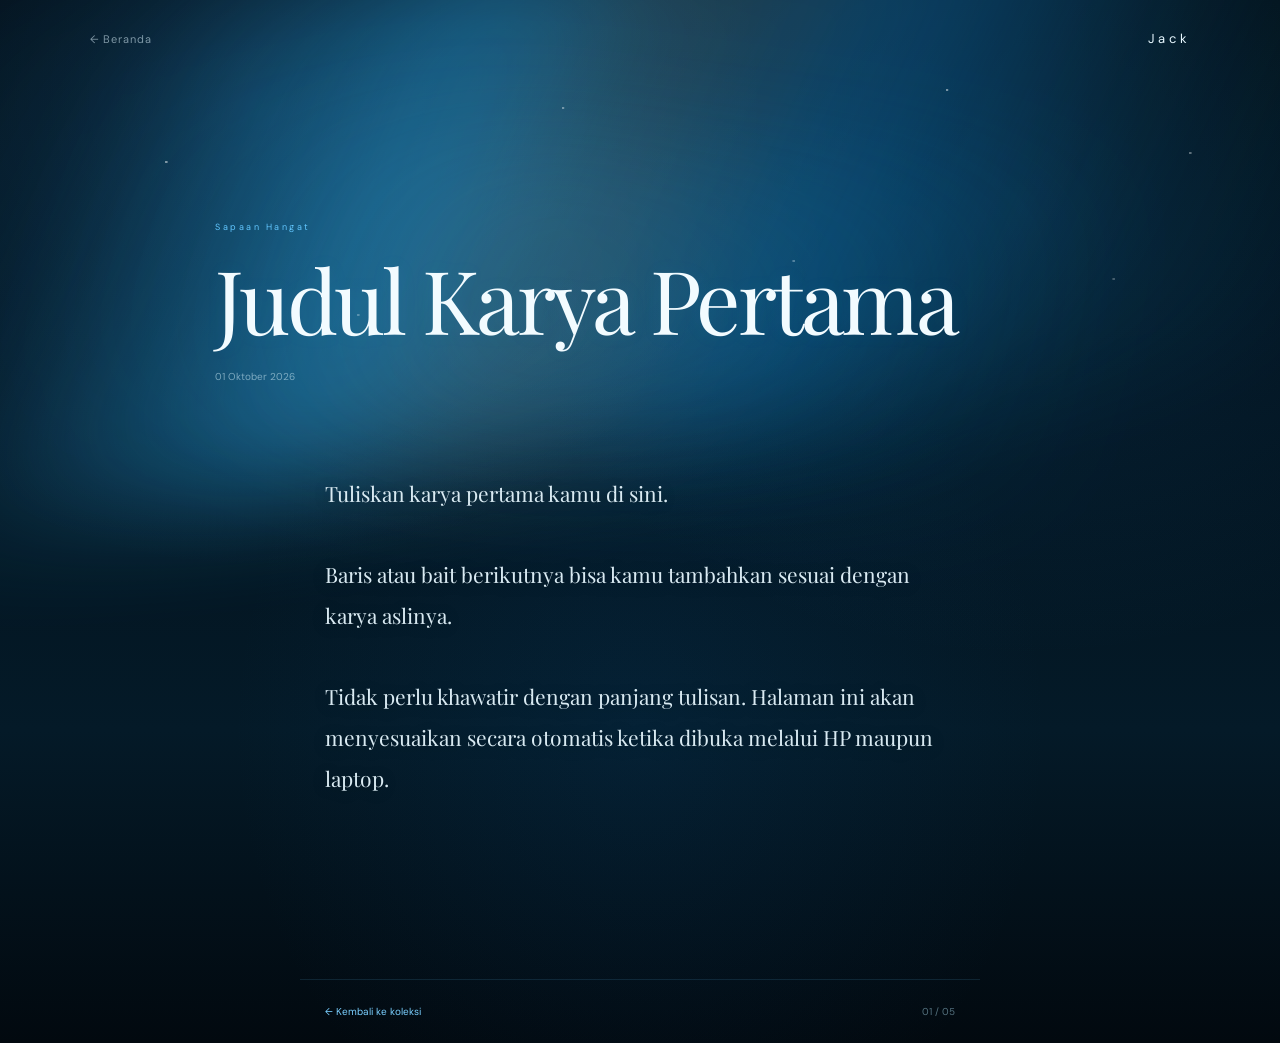
==== karya-1.html @ bff58c05 "Add files via upload" ====
<!DOCTYPE html>
<html lang="id">
<head>
    <meta charset="UTF-8">
    <meta name="viewport" content="width=device-width, initial-scale=1.0">

    <title>Pertama — Jack</title>

    <link rel="stylesheet" href="karya-1.css">

    <link rel="preconnect" href="https://fonts.googleapis.com">
    <link rel="preconnect" href="https://fonts.gstatic.com" crossorigin>

    <link href="https://fonts.googleapis.com/css2?family=DM+Sans:wght@400;500&family=Playfair+Display:ital,wght@400;500&display=swap" rel="stylesheet">
</head>

<body>

    <main class="karya-page">
        <div class="stars"></div>

        <!-- NAVIGASI -->
        <header class="topbar">

            <a href="index.html" class="back">
                ← Beranda
            </a>

            <div class="logo">
                Jack
            </div>

        </header>


        <!-- JUDUL KARYA -->
        <section class="karya-header">

            <p class="jenis">
                Sapaan Hangat
            </p>

            <h1>
                Judul Karya Pertama
            </h1>

            <p class="tanggal">
                01 Oktober 2026
            </p>

        </section>


        <!-- ISI KARYA -->
        <article class="isi-karya">

            <p>
                Tuliskan karya pertama kamu di sini.
            </p>

            <p>
                Baris atau bait berikutnya bisa kamu
                tambahkan sesuai dengan karya aslinya.
            </p>

            <p>
                Tidak perlu khawatir dengan panjang tulisan.
                Halaman ini akan menyesuaikan secara otomatis
                ketika dibuka melalui HP maupun laptop.
            </p>

        </article>


        <!-- NAVIGASI BAWAH -->
        <footer class="karya-footer">

            <a href="index.html">
                ← Kembali ke koleksi
            </a>

            <span>
                01 / 05
            </span>

        </footer>

    </main>

</body>
</html>
---- karya-1.css ----
* {
    margin: 0;
    padding: 0;
    box-sizing: border-box;
}

html {
    scroll-behavior: smooth;
}

body {
    background: #020b12;
    color: #eaf7ff;
    font-family: "DM Sans", sans-serif;
    overflow-x: hidden;
}


/* =========================
   BACKGROUND
========================= */

.karya-page {
    position: relative;
    min-height: 100vh;
    overflow: hidden;

    background:
        radial-gradient(
            ellipse at 20% 10%,
            rgba(42, 166, 255, 0.18),
            transparent 35%
        ),
        radial-gradient(
            ellipse at 80% 20%,
            rgba(20, 116, 190, 0.16),
            transparent 38%
        ),
        radial-gradient(
            ellipse at 50% 70%,
            rgba(10, 82, 140, 0.14),
            transparent 45%
        ),
        linear-gradient(
            180deg,
            #02080d 0%,
            #03131e 40%,
            #041a28 70%,
            #02090f 100%
        );
}


/* =========================
   AURORA BIRU
========================= */

.karya-page::before {
    content: "";

    position: fixed;

    width: 140%;
    height: 520px;

    top: -80px;
    left: -20%;

    background:
        linear-gradient(
            115deg,
            transparent 5%,
            rgba(48, 173, 255, 0.05) 20%,
            rgba(45, 184, 255, 0.50) 38%,
            rgba(126, 218, 255, 0.28) 48%,
            rgba(18, 139, 218, 0.42) 60%,
            rgba(35, 190, 255, 0.08) 75%,
            transparent 90%
        );

    filter: blur(55px);

    transform:
        rotate(-8deg)
        skewX(-10deg);

    opacity: .9;

    animation: auroraMove 10s ease-in-out infinite alternate;

    pointer-events: none;
}


/* lapisan aurora kedua */

.karya-page::after {
    content: "";

    position: fixed;

    width: 120%;
    height: 330px;

    top: 140px;
    left: -10%;

    background:
        linear-gradient(
            100deg,
            transparent 10%,
            rgba(27, 151, 220, .05) 25%,
            rgba(98, 211, 255, .22) 42%,
            rgba(13, 157, 224, .18) 60%,
            transparent 80%
        );

    filter: blur(65px);

    transform: rotate(5deg);

    opacity: .65;

    animation: auroraMove2 13s ease-in-out infinite alternate;

    pointer-events: none;
}


/* =========================
   AURORA ANIMATION
========================= */

@keyframes auroraMove {

    0% {
        transform:
            translateX(-3%)
            translateY(0)
            rotate(-8deg)
            skewX(-10deg);

        opacity: .65;
    }

    100% {
        transform:
            translateX(5%)
            translateY(40px)
            rotate(-4deg)
            skewX(-5deg);

        opacity: 1;
    }
}


@keyframes auroraMove2 {

    0% {
        transform:
            translateX(5%)
            translateY(0)
            rotate(5deg);
    }

    100% {
        transform:
            translateX(-5%)
            translateY(-25px)
            rotate(2deg);
    }
}


/* =========================
   STAR FIELD
========================= */

.stars {
    position: fixed;
    inset: 0;

    pointer-events: none;

    background-image:

        radial-gradient(
            circle at 13% 18%,
            rgba(255,255,255,.75) 0 1px,
            transparent 1.5px
        ),

        radial-gradient(
            circle at 28% 35%,
            rgba(255,255,255,.45) 0 1px,
            transparent 1.5px
        ),

        radial-gradient(
            circle at 44% 12%,
            rgba(255,255,255,.60) 0 1px,
            transparent 1.5px
        ),

        radial-gradient(
            circle at 62% 29%,
            rgba(255,255,255,.50) 0 1px,
            transparent 1.5px
        ),

        radial-gradient(
            circle at 74% 10%,
            rgba(255,255,255,.70) 0 1px,
            transparent 1.5px
        ),

        radial-gradient(
            circle at 87% 31%,
            rgba(255,255,255,.40) 0 1px,
            transparent 1.5px
        ),

        radial-gradient(
            circle at 93% 17%,
            rgba(255,255,255,.55) 0 1px,
            transparent 1.5px
        );

    opacity: .65;
}


/* =========================
   CONTENT LAYER
========================= */

.topbar,
.karya-header,
.isi-karya,
.karya-footer {
    position: relative;
    z-index: 2;
}


/* =========================
   TOPBAR
========================= */

.topbar {
    display: flex;
    justify-content: space-between;
    align-items: center;

    padding: 30px clamp(25px, 7vw, 90px);
}


.back {
    color: #dff5ff;

    text-decoration: none;

    font-size: 11px;

    letter-spacing: .08em;

    opacity: .55;

    transition: all .25s ease;
}


.back:hover {
    opacity: 1;
    color: #69cfff;
}


.logo {
    font-size: 13px;

    letter-spacing: .28em;

    color: #e8f8ff;
}


/* =========================
   HEADER
========================= */

.karya-header {
    max-width: 900px;

    margin: 0 auto;

    padding:
        clamp(110px, 16vh, 180px)
        25px
        90px;
}


.jenis {
    font-size: 9px;

    letter-spacing: .28em;

    color: #62c7ff;

    margin-bottom: 22px;
}


.karya-header h1 {
    font-family: "Playfair Display", serif;

    font-size:
        clamp(44px, 7vw, 88px);

    font-weight: 400;

    line-height: 1;

    letter-spacing: -.04em;

    color: #f2fbff;

    text-shadow:
        0 0 20px rgba(77, 190, 255, .08);
}


.tanggal {
    margin-top: 27px;

    font-size: 10px;

    color: #a9cddd;

    opacity: .7;
}


/* =========================
   CONTENT
========================= */

.isi-karya {
    max-width: 680px;

    margin: 0 auto;

    padding:
        0 25px
        140px;
}


.isi-karya p {
    font-family: "Playfair Display", serif;

    font-size:
        clamp(18px, 2vw, 21px);

    line-height: 1.95;

    color: #d9eaf2;

    margin-bottom: 40px;

    text-shadow:
        0 2px 15px rgba(0,0,0,.3);
}


/* =========================
   FOOTER
========================= */

.karya-footer {
    max-width: 680px;

    margin: 0 auto;

    padding: 25px;

    border-top:
        1px solid rgba(100, 203, 255, .13);

    display: flex;

    justify-content: space-between;

    align-items: center;

    font-size: 10px;
}


.karya-footer a {
    color: #7acfff;

    text-decoration: none;

    transition: all .25s ease;
}


.karya-footer a:hover {
    color: #c9f0ff;

    opacity: .7;
}


.karya-footer span {
    color: #789dad;

    opacity: .7;
}


/* =========================
   MOBILE
========================= */

@media (max-width: 600px) {

    .karya-page::before {
        height: 420px;
        top: -40px;
        filter: blur(45px);
    }

    .karya-page::after {
        height: 260px;
        top: 130px;
        filter: blur(55px);
    }

    .topbar {
        padding: 24px 22px;
    }

    .karya-header {
        padding:
            100px 22px
            65px;
    }

    .karya-header h1 {
        font-size:
            clamp(40px, 12vw, 58px);
    }

    .isi-karya {
        padding:
            0 22px
            105px;
    }

    .isi-karya p {
        font-size: 18px;

        line-height: 1.85;

        margin-bottom: 33px;
    }

    .karya-footer {
        margin: 0 22px;

        padding: 22px 0;
    }
}
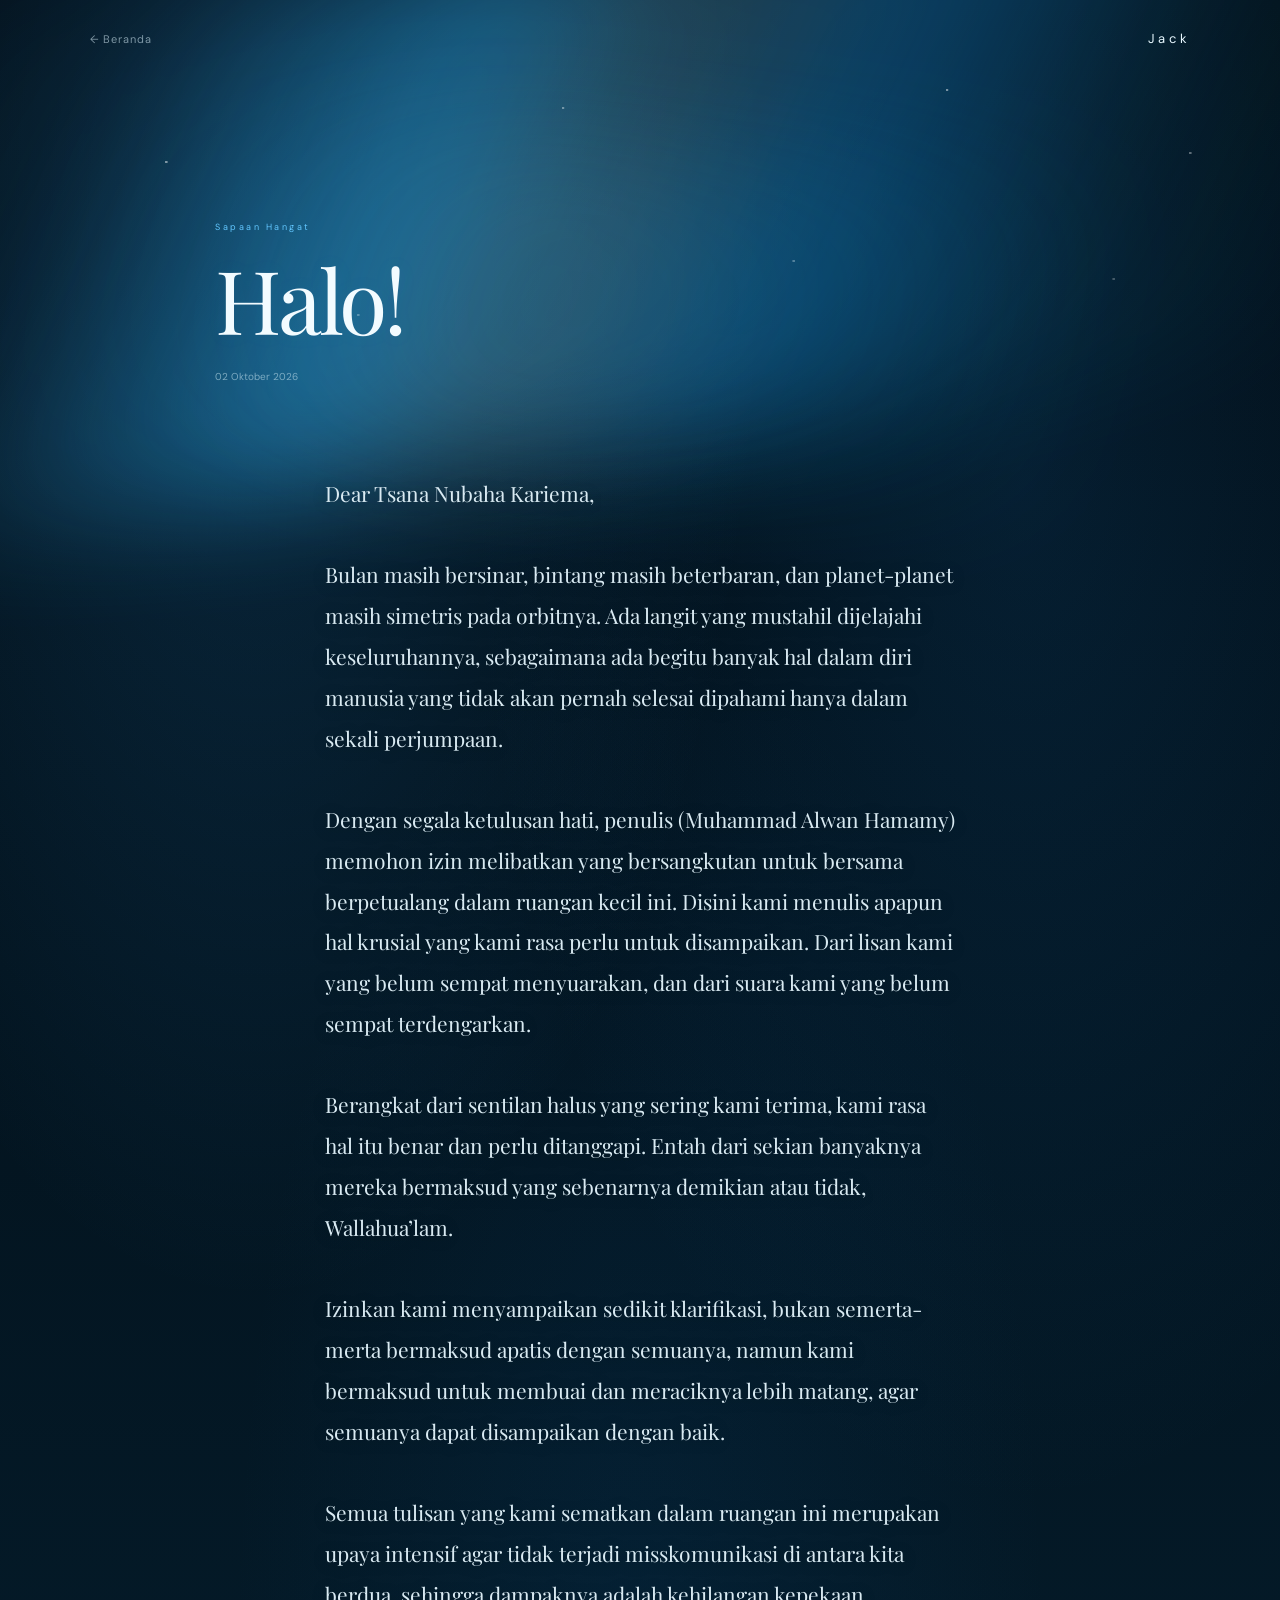
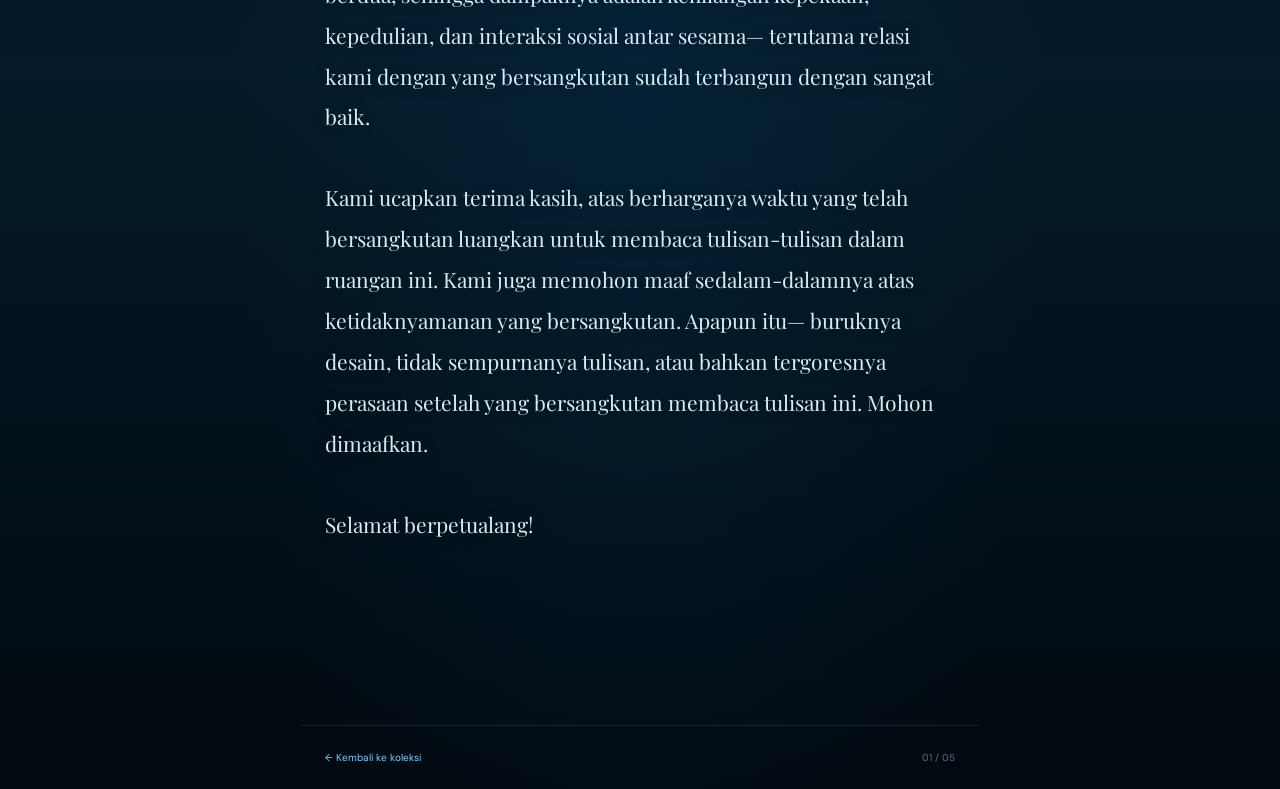
==== commit a263b664: "Add files via upload" ====
--- a/karya-1.html
+++ b/karya-1.html
@@ -41,11 +41,11 @@
             </p>
 
             <h1>
-                Judul Karya Pertama
+                Halo!
             </h1>
 
             <p class="tanggal">
-                01 Oktober 2026
+                02 Oktober 2026
             </p>
 
         </section>
@@ -54,20 +54,38 @@
         <!-- ISI KARYA -->
         <article class="isi-karya">
 
+        
             <p>
-                Tuliskan karya pertama kamu di sini.
+            Dear Tsana Nubaha Kariema,
             </p>
 
             <p>
-                Baris atau bait berikutnya bisa kamu
-                tambahkan sesuai dengan karya aslinya.
+                Bulan masih bersinar, bintang masih beterbaran, dan planet-planet masih simetris pada orbitnya. Ada langit yang mustahil dijelajahi keseluruhannya, sebagaimana ada begitu banyak hal dalam diri manusia yang tidak akan pernah selesai dipahami hanya dalam sekali perjumpaan.
             </p>
 
             <p>
-                Tidak perlu khawatir dengan panjang tulisan.
-                Halaman ini akan menyesuaikan secara otomatis
-                ketika dibuka melalui HP maupun laptop.
+                Dengan segala ketulusan hati, penulis (Muhammad Alwan Hamamy) memohon izin  melibatkan yang bersangkutan untuk bersama berpetualang dalam ruangan kecil ini. Disini kami menulis apapun hal krusial yang kami rasa perlu untuk disampaikan. Dari lisan kami yang belum sempat menyuarakan, dan dari suara kami yang belum sempat terdengarkan.  
             </p>
+
+            <p>
+                Berangkat dari sentilan halus yang sering kami terima, kami rasa hal itu benar dan perlu ditanggapi. Entah dari sekian banyaknya mereka bermaksud yang sebenarnya demikian atau tidak, Wallahua’lam. 
+            </p>
+            <p>
+                Izinkan kami menyampaikan sedikit klarifikasi, bukan semerta-merta bermaksud apatis dengan semuanya, namun kami bermaksud untuk membuai dan meraciknya lebih matang, agar semuanya dapat disampaikan dengan baik.
+            </p>
+            <p>
+                Semua tulisan yang kami sematkan dalam ruangan ini merupakan upaya intensif agar tidak terjadi misskomunikasi di antara kita berdua, sehingga dampaknya adalah kehilangan kepekaan, kepedulian, dan interaksi sosial antar sesama— terutama relasi kami dengan yang bersangkutan sudah terbangun dengan sangat baik. 
+            </p>
+
+            <p>
+               Kami ucapkan terima kasih,  atas berharganya waktu yang telah bersangkutan luangkan untuk membaca tulisan-tulisan dalam ruangan ini. Kami juga memohon maaf sedalam-dalamnya atas ketidaknyamanan yang bersangkutan. Apapun itu— buruknya desain, tidak sempurnanya tulisan, atau bahkan tergoresnya perasaan setelah yang bersangkutan membaca tulisan ini. Mohon dimaafkan.
+            </p>
+
+            <p>
+    
+Selamat berpetualang!
+            </p>
+            
 
         </article>
 
